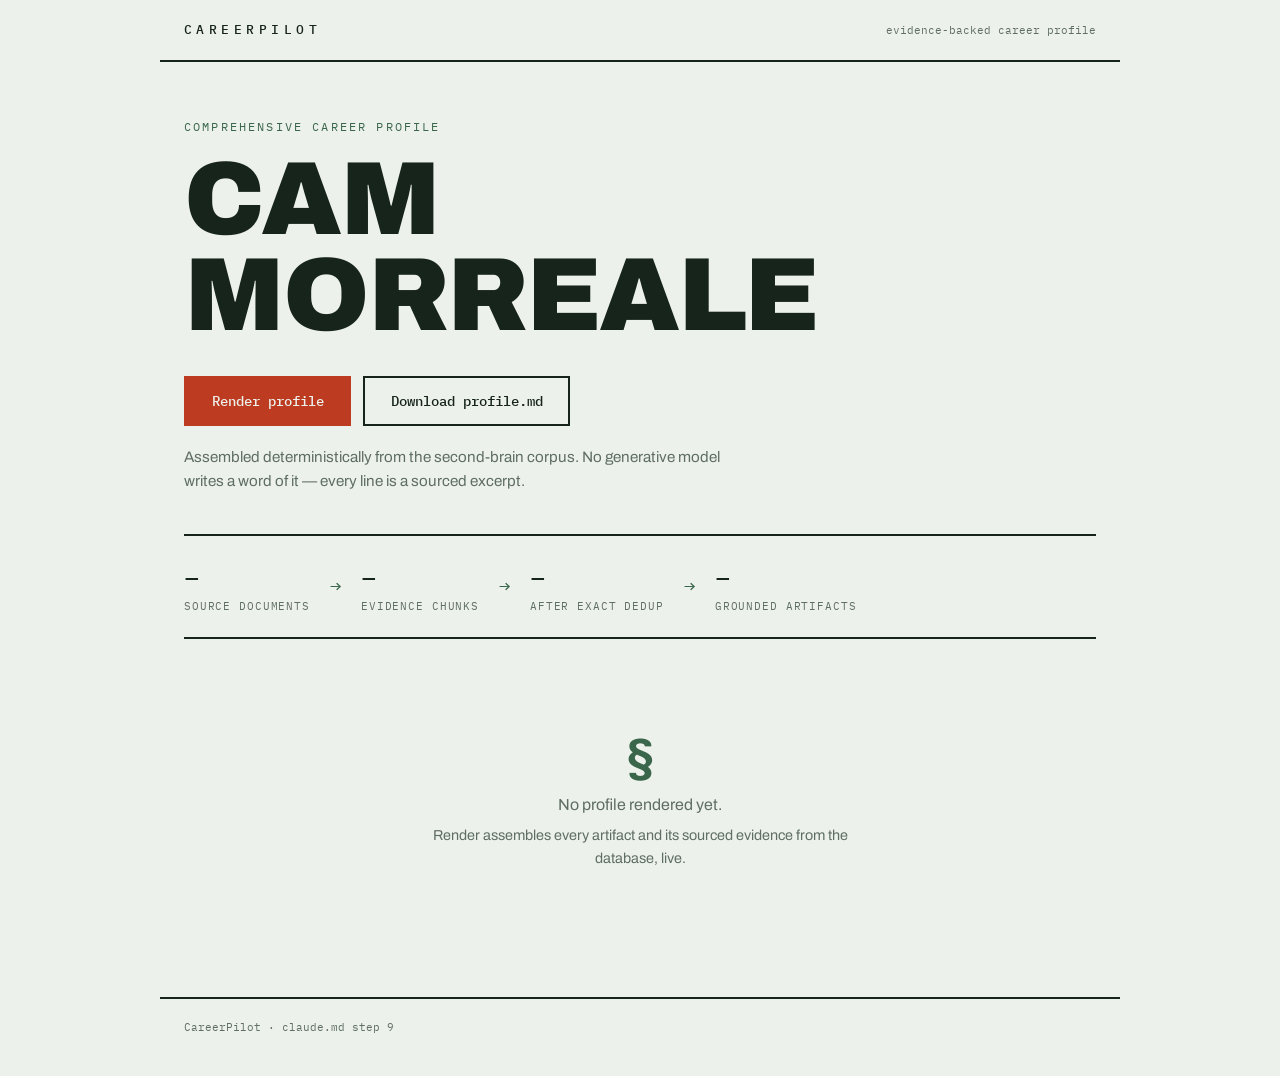
==== app/static/index.html @ 85380299 "Add career-profile website (claude.md step 9) FastAPI app serving the comprehensive profile with ren" ====
<!DOCTYPE html>
<html lang="en">
<head>
<meta charset="utf-8">
<meta name="viewport" content="width=device-width, initial-scale=1">
<title>Cam Morreale — Career Profile · CareerPilot</title>
<link rel="preconnect" href="https://fonts.googleapis.com">
<link rel="preconnect" href="https://fonts.gstatic.com" crossorigin>
<link href="https://fonts.googleapis.com/css2?family=Archivo:wght@400;500;700;900&family=IBM+Plex+Mono:wght@400;500&display=swap" rel="stylesheet">
<link rel="stylesheet" href="styles.css">
</head>
<body>

<header class="masthead">
  <span class="wordmark">CAREERPILOT</span>
  <span class="masthead-note">evidence-backed career profile</span>
</header>

<main>
  <section class="profile-head">
    <p class="eyebrow">Comprehensive career profile</p>
    <h1>Cam<br>Morreale</h1>
    <div class="actions">
      <button id="render-btn" class="btn btn-primary" type="button">Render profile</button>
      <a id="download-btn" class="btn btn-secondary" href="/api/profile/download" download>Download profile.md</a>
    </div>
    <p class="assembly-note">Assembled deterministically from the second-brain corpus.
       No generative model writes a word of it — every line is a sourced excerpt.</p>
  </section>

  <section class="pipeline" id="pipeline" aria-label="Evidence pipeline">
    <ol class="chain">
      <li><span class="chain-num" id="stat-documents">–</span><span class="chain-label">source documents</span></li>
      <li aria-hidden="true" class="chain-arrow">→</li>
      <li><span class="chain-num" id="stat-chunks">–</span><span class="chain-label">evidence chunks</span></li>
      <li aria-hidden="true" class="chain-arrow">→</li>
      <li><span class="chain-num" id="stat-canonical">–</span><span class="chain-label">after exact dedup</span></li>
      <li aria-hidden="true" class="chain-arrow">→</li>
      <li><span class="chain-num" id="stat-artifacts">–</span><span class="chain-label">grounded artifacts</span></li>
    </ol>
  </section>

  <section id="profile-body" class="profile-body">
    <div class="empty-state" id="empty-state">
      <p class="empty-mark">§</p>
      <p>No profile rendered yet.</p>
      <p class="empty-hint">Render assembles every artifact and its sourced evidence
         from the database, live.</p>
    </div>
  </section>
</main>

<footer class="colophon">
  <span>CareerPilot · claude.md step 9</span>
  <span id="verify-line" class="verify" hidden>RENDERED FROM EVIDENCE · <span id="verify-count"></span> SOURCED LINES</span>
</footer>

<script src="app.js"></script>
</body>
</html>
---- app/static/styles.css ----
/* CareerPilot — the evidence ledger.
   Palette: sage ledger paper, green-black ink, archive green structure,
   stamp red reserved for provenance marks and the render action. */

:root {
  --paper: #EDF1EB;
  --paper-deep: #E3E9E1;
  --ink: #16241C;
  --archive: #3A664B;
  --stamp: #BC3B21;
  --muted: #5F6E63;
  --rule: #C6D0C6;
}

* { box-sizing: border-box; margin: 0; padding: 0; }

html { scroll-behavior: smooth; }
@media (prefers-reduced-motion: reduce) {
  html { scroll-behavior: auto; }
  *, *::before, *::after { animation: none !important; transition: none !important; }
}

body {
  background: var(--paper);
  color: var(--ink);
  font-family: "Archivo", system-ui, sans-serif;
  font-size: 16px;
  line-height: 1.55;
}

main { max-width: 60rem; margin: 0 auto; padding: 0 1.5rem; }

/* ---------------------------------------------------------- masthead */
.masthead {
  display: flex; justify-content: space-between; align-items: baseline;
  max-width: 60rem; margin: 0 auto; padding: 1.25rem 1.5rem;
  border-bottom: 2px solid var(--ink);
}
.wordmark {
  font-family: "IBM Plex Mono", monospace; font-weight: 500;
  letter-spacing: 0.35em; font-size: 0.8rem;
}
.masthead-note {
  font-family: "IBM Plex Mono", monospace;
  font-size: 0.7rem; color: var(--muted);
}

/* ------------------------------------------------------ profile head */
.profile-head { padding: 3.5rem 0 2.5rem; }
.eyebrow {
  font-family: "IBM Plex Mono", monospace; font-size: 0.75rem;
  color: var(--archive); letter-spacing: 0.18em; text-transform: uppercase;
  margin-bottom: 1rem;
}
h1 {
  font-weight: 900; text-transform: uppercase;
  font-size: clamp(3.2rem, 10vw, 6.5rem);
  line-height: 0.92; letter-spacing: -0.02em;
  margin-bottom: 2rem;
}
.actions { display: flex; gap: 0.75rem; flex-wrap: wrap; margin-bottom: 1.25rem; }
.btn {
  font-family: "IBM Plex Mono", monospace; font-size: 0.85rem; font-weight: 500;
  padding: 0.8rem 1.6rem; border: 2px solid var(--ink);
  cursor: pointer; text-decoration: none; display: inline-block;
  background: transparent; color: var(--ink);
  transition: transform 120ms ease, box-shadow 120ms ease;
}
.btn:hover { transform: translate(-2px, -2px); box-shadow: 3px 3px 0 var(--ink); }
.btn:focus-visible { outline: 3px solid var(--stamp); outline-offset: 2px; }
.btn-primary { background: var(--stamp); border-color: var(--stamp); color: var(--paper); }
.btn-primary:hover { box-shadow: 3px 3px 0 var(--ink); }
.btn[disabled] { opacity: 0.55; cursor: wait; transform: none; box-shadow: none; }
.assembly-note { color: var(--muted); max-width: 34rem; font-size: 0.95rem; }

/* ---------------------------------------------------------- pipeline */
.pipeline {
  border-top: 2px solid var(--ink); border-bottom: 2px solid var(--ink);
  padding: 1.4rem 0;
}
.chain {
  list-style: none; display: flex; align-items: center;
  gap: 1.25rem; flex-wrap: wrap;
  font-family: "IBM Plex Mono", monospace;
}
.chain li { display: flex; flex-direction: column; }
.chain-num { font-size: 1.6rem; font-weight: 500; }
.chain-label {
  font-size: 0.68rem; color: var(--muted);
  letter-spacing: 0.08em; text-transform: uppercase;
}
.chain-arrow { color: var(--archive); font-size: 1.2rem; }

/* -------------------------------------------------------- empty state */
.empty-state { padding: 5rem 0; text-align: center; color: var(--muted); }
.empty-mark { font-size: 3rem; color: var(--archive); font-weight: 700; }
.empty-hint { font-size: 0.9rem; max-width: 26rem; margin: 0.4rem auto 0; }

/* ---------------------------------------------------------- sections */
.profile-section { padding: 2.75rem 0 0.5rem; }
.section-head {
  display: flex; align-items: baseline; gap: 1rem;
  border-bottom: 2px solid var(--archive); padding-bottom: 0.5rem;
  margin-bottom: 1.5rem;
}
.section-head h2 {
  font-weight: 900; text-transform: uppercase; letter-spacing: 0.01em;
  font-size: 1.6rem;
}
.section-count {
  font-family: "IBM Plex Mono", monospace; font-size: 0.75rem;
  color: var(--archive); margin-left: auto;
}

.artifact { border: 2px solid var(--ink); background: var(--paper); margin-bottom: 1.25rem; }
.artifact-head { padding: 1.1rem 1.25rem 0.9rem; }
.artifact-head h3 { font-size: 1.15rem; font-weight: 700; }
.artifact-meta {
  font-family: "IBM Plex Mono", monospace; font-size: 0.72rem;
  color: var(--muted); margin-top: 0.3rem;
}
.artifact-grounding {
  font-size: 0.88rem; color: var(--muted);
  padding: 0 1.25rem 1rem; max-width: 46rem;
}

.artifact details { border-top: 1.5px solid var(--rule); }
.artifact summary {
  font-family: "IBM Plex Mono", monospace; font-size: 0.78rem;
  padding: 0.7rem 1.25rem; cursor: pointer; color: var(--archive);
  list-style: none; display: flex; align-items: center; gap: 0.6rem;
}
.artifact summary::before { content: "+"; color: var(--stamp); font-weight: 700; }
.artifact details[open] summary::before { content: "–"; }
.artifact summary:focus-visible { outline: 3px solid var(--stamp); outline-offset: -3px; }

.source-group { padding: 0 1.25rem 1.1rem; }
.trace {
  font-family: "IBM Plex Mono", monospace; font-size: 0.7rem;
  background: var(--paper-deep); color: var(--ink);
  padding: 0.4rem 0.6rem; margin: 0.6rem 0;
  border-left: 3px solid var(--stamp);
  overflow-wrap: anywhere;
}
.trace .sha { color: var(--muted); }
.evidence-list { list-style: none; }
.evidence-list li {
  padding: 0.28rem 0 0.28rem 1rem; position: relative;
  font-size: 0.92rem; max-width: 46rem;
}
.evidence-list li::before {
  content: ""; position: absolute; left: 0; top: 0.75em;
  width: 0.4rem; height: 2px; background: var(--archive);
}
.evidence-page {
  font-family: "IBM Plex Mono", monospace; font-size: 0.68rem;
  color: var(--muted); margin-left: 0.4rem; white-space: nowrap;
}

.resolved-note {
  font-family: "IBM Plex Mono", monospace; font-size: 0.72rem;
  color: var(--muted); padding: 1.5rem 0;
}

/* ---------------------------------------------------------- colophon */
.colophon {
  max-width: 60rem; margin: 3rem auto 0; padding: 1.25rem 1.5rem 2.5rem;
  border-top: 2px solid var(--ink);
  display: flex; justify-content: space-between; flex-wrap: wrap; gap: 0.5rem;
  font-family: "IBM Plex Mono", monospace; font-size: 0.7rem; color: var(--muted);
}
.verify { color: var(--stamp); letter-spacing: 0.08em; }

/* -------------------------------------------------------------- reveal */
.reveal { animation: rise 420ms ease both; }
@keyframes rise {
  from { opacity: 0; transform: translateY(10px); }
  to   { opacity: 1; transform: none; }
}

@media (max-width: 40rem) {
  .chain { gap: 0.75rem; }
  .chain-arrow { display: none; }
  .chain li { flex-basis: 40%; }
}
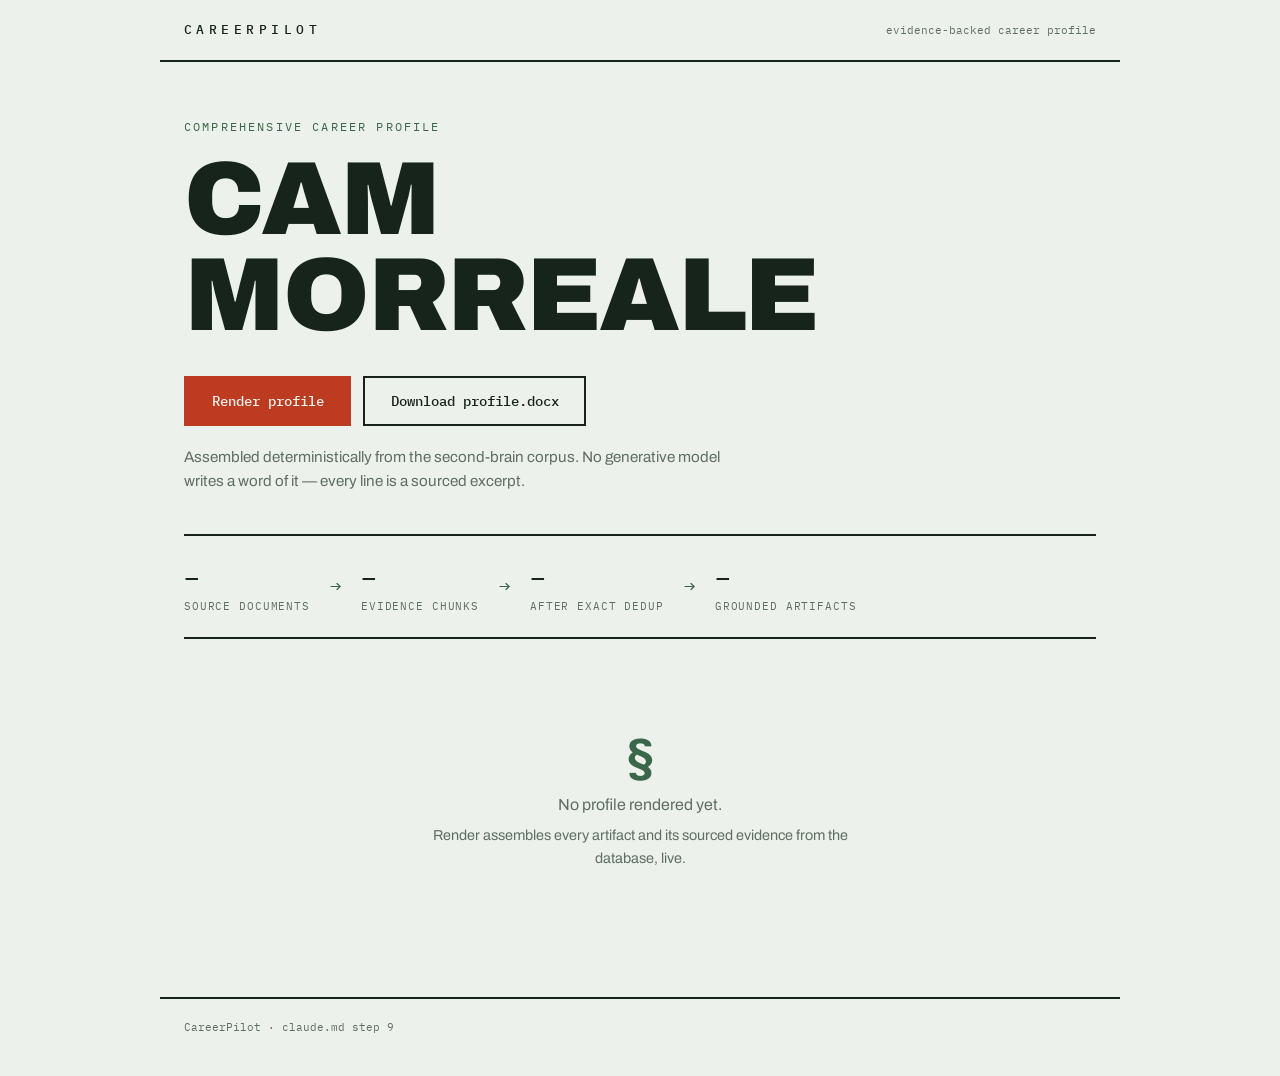
==== commit 996986ab: "Serve the profile download as .docx The download endpoint now renders the same deterministic profile" ====
--- a/app/static/index.html
+++ b/app/static/index.html
@@ -22,7 +22,7 @@
     <h1>Cam<br>Morreale</h1>
     <div class="actions">
       <button id="render-btn" class="btn btn-primary" type="button">Render profile</button>
-      <a id="download-btn" class="btn btn-secondary" href="/api/profile/download" download>Download profile.md</a>
+      <a id="download-btn" class="btn btn-secondary" href="/api/profile/download" download>Download profile.docx</a>
     </div>
     <p class="assembly-note">Assembled deterministically from the second-brain corpus.
        No generative model writes a word of it — every line is a sourced excerpt.</p>
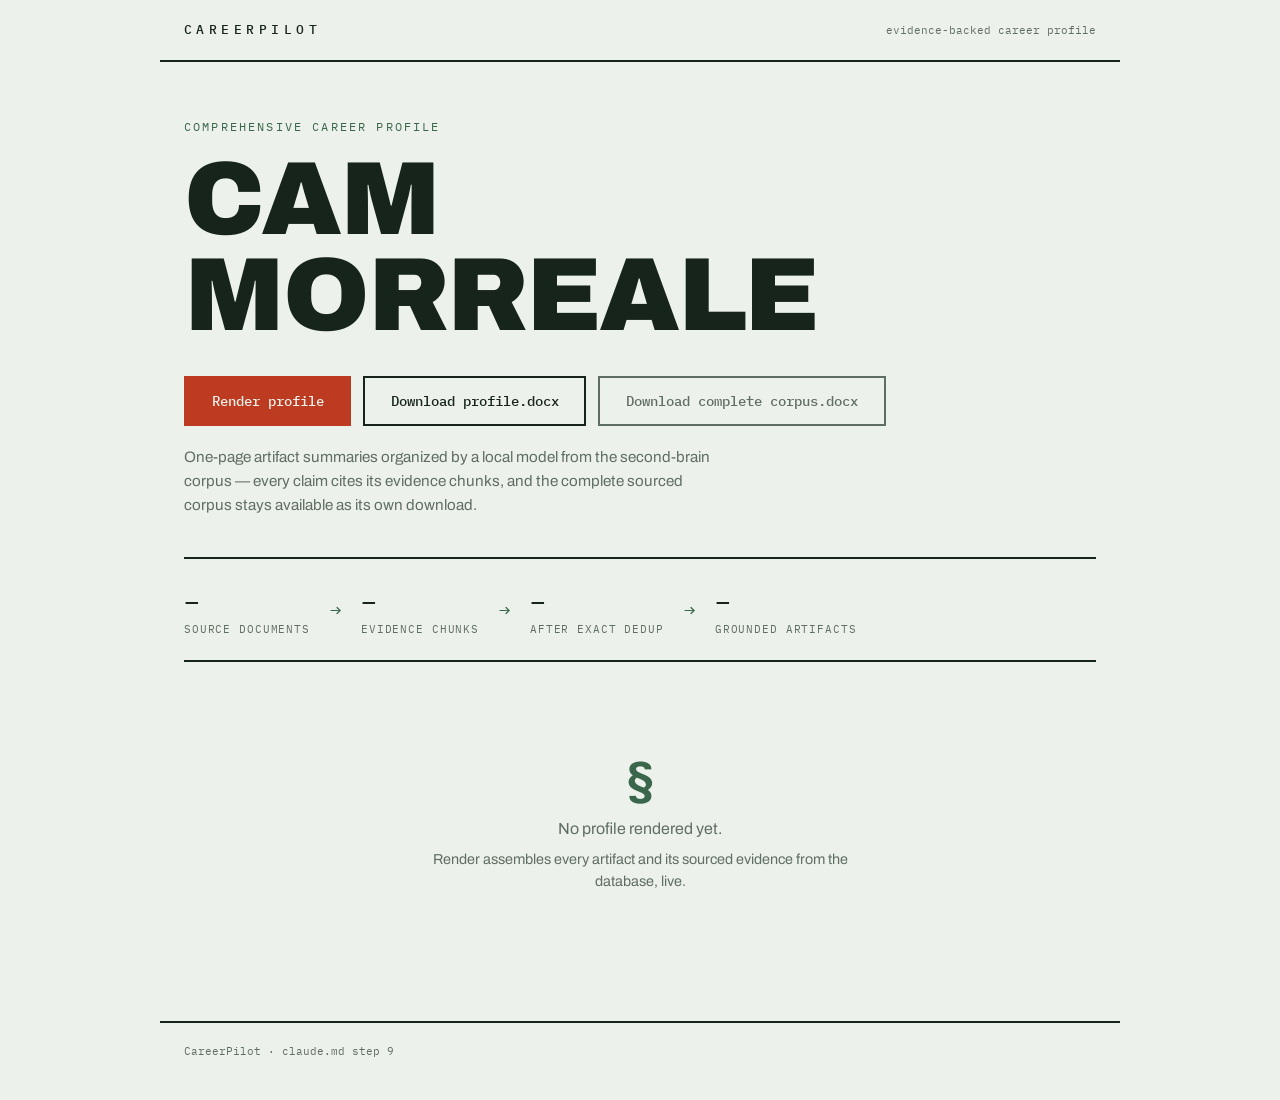
==== commit f58bc34c: "Render the LLM-organized summary profile, preserve corpus separately (v2 step 3) The renderable docu" ====
--- a/app/static/index.html
+++ b/app/static/index.html
@@ -23,9 +23,11 @@
     <div class="actions">
       <button id="render-btn" class="btn btn-primary" type="button">Render profile</button>
       <a id="download-btn" class="btn btn-secondary" href="/api/profile/download" download>Download profile.docx</a>
+      <a id="corpus-btn" class="btn btn-tertiary" href="/api/corpus/download" download>Download complete corpus.docx</a>
     </div>
-    <p class="assembly-note">Assembled deterministically from the second-brain corpus.
-       No generative model writes a word of it — every line is a sourced excerpt.</p>
+    <p class="assembly-note">One-page artifact summaries organized by a local model
+       from the second-brain corpus — every claim cites its evidence chunks, and the
+       complete sourced corpus stays available as its own download.</p>
   </section>
 
   <section class="pipeline" id="pipeline" aria-label="Evidence pipeline">
@@ -52,7 +54,7 @@
 
 <footer class="colophon">
   <span>CareerPilot · claude.md step 9</span>
-  <span id="verify-line" class="verify" hidden>RENDERED FROM EVIDENCE · <span id="verify-count"></span> SOURCED LINES</span>
+  <span id="verify-line" class="verify" hidden>RENDERED FROM EVIDENCE · <span id="verify-count"></span> CITED CHUNKS</span>
 </footer>
 
 <script src="app.js"></script>
--- a/app/static/styles.css
+++ b/app/static/styles.css
@@ -71,6 +71,8 @@
 .btn-primary { background: var(--stamp); border-color: var(--stamp); color: var(--paper); }
 .btn-primary:hover { box-shadow: 3px 3px 0 var(--ink); }
 .btn[disabled] { opacity: 0.55; cursor: wait; transform: none; box-shadow: none; }
+.btn-tertiary { border-color: var(--muted); color: var(--muted); }
+.btn-tertiary:hover { border-color: var(--ink); color: var(--ink); }
 .assembly-note { color: var(--muted); max-width: 34rem; font-size: 0.95rem; }
 
 /* ---------------------------------------------------------- pipeline */
@@ -123,6 +125,16 @@
   font-size: 0.88rem; color: var(--muted);
   padding: 0 1.25rem 1rem; max-width: 46rem;
 }
+
+.summary-body { padding: 0 1.25rem 1rem; }
+.summary-overview { font-size: 0.95rem; max-width: 46rem; margin-bottom: 0.6rem; }
+.summary-subhead {
+  font-family: "IBM Plex Mono", monospace; font-size: 0.72rem;
+  color: var(--archive); letter-spacing: 0.14em; text-transform: uppercase;
+  margin: 0.9rem 0 0.35rem;
+}
+.summary-body .evidence-list { margin-bottom: 0.4rem; }
+.artifact > .trace { margin: 0 1.25rem 1.1rem; }
 
 .artifact details { border-top: 1.5px solid var(--rule); }
 .artifact summary {
